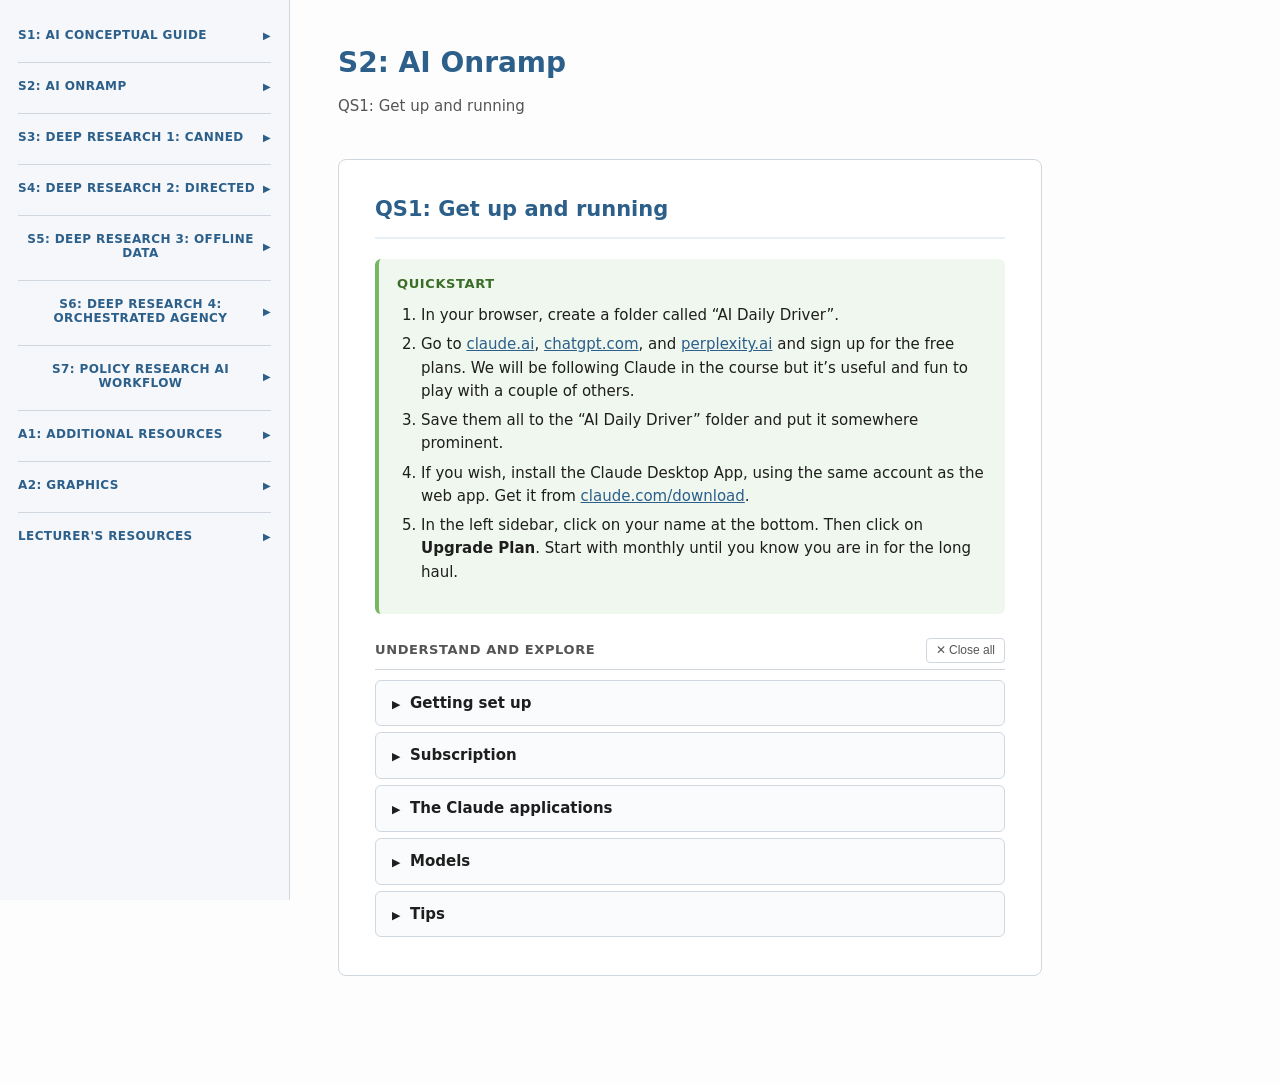
==== docs/index.html @ 09a3c339 "refactor: split into docs/source structure, separate css/content/js Co-Authored-By: Claude Sonnet 4." ====
<!DOCTYPE html>
<html lang="en">
<head>
<meta charset="UTF-8">
<meta name="viewport" content="width=device-width, initial-scale=1.0">
<title>The 10-Step Onramp &ndash; Setting Up Your Daily Driver</title>
<link rel="stylesheet" href="styles.css">
</head>
<body>

<!-- ── SIDEBAR NAV ──────────────────────────────── -->
<nav>
  <button class="nav-group-btn" data-target="nav-cg">S1: AI Conceptual Guide</button>
  <div class="nav-sublinks" id="nav-cg">
    <a href="#cg-opening" data-group="conceptual">Opening</a>
    <a href="#cg-part-a" data-group="conceptual">A. What kind of intelligence?</a>
    <a href="#cg-part-b" data-group="conceptual">B. Enhancing the intelligence</a>
    <a href="#cg-coda" data-group="conceptual">Coda</a>
  </div>
  <button class="nav-group-btn" data-target="nav-steps">S2: AI Onramp</button>
  <div class="nav-sublinks" id="nav-steps">
    <a href="#qs1" data-group="steps">QS1 &ndash; Get up and running</a>
    <a href="#qs2" data-group="steps">QS2 &ndash; Set up your Projects</a>
    <a href="#qs3" data-group="steps">QS3 &ndash; Core functionality</a>
    <a href="#qs4" data-group="steps">QS4 &ndash; Set up your Connectors</a>
    <a href="#qs5" data-group="steps">QS5 &ndash; Keeping it safe</a>
    <a href="#qs6" data-group="steps">QS6 &ndash; Basic chat technique</a>
  </div>
  <button class="nav-group-btn" data-target="nav-dr">S3: Deep Research 1: Canned</button>
  <div class="nav-sublinks" id="nav-dr">
    <a href="#dr1-s1" data-group="deep-research">1. The Skilled User Frame</a>
    <a href="#dr1-s2" data-group="deep-research">2. Key Concepts</a>
    <a href="#dr1-s3" data-group="deep-research">3. The Evaluation Rubric</a>
    <a href="#dr1-s4" data-group="deep-research">4. The Session Demos</a>
    <a href="#dr1-s5" data-group="deep-research">5. Homework</a>
  </div>
  <button class="nav-group-btn" data-target="nav-dr2">S4: Deep Research 2: Directed</button>
  <div class="nav-sublinks" id="nav-dr2">
    <a href="#dr2-s1" data-group="deep-research2">1. Where We Are</a>
    <a href="#dr2-s2" data-group="deep-research2">2. The Process Architecture</a>
    <a href="#dr2-s3" data-group="deep-research2">3. Source Discovery and Curation</a>
    <a href="#dr2-s4" data-group="deep-research2">4. Literature Review</a>
    <a href="#dr2-s5" data-group="deep-research2">5. Analytical Synthesis</a>
    <a href="#dr2-s6" data-group="deep-research2">6. The Report</a>
    <a href="#dr2-s7" data-group="deep-research2">7. The Direction Repertoire</a>
    <a href="#dr2-s8" data-group="deep-research2">8. Homework</a>
  </div>
  <button class="nav-group-btn" data-target="nav-s5">S5: Deep Research 3: Offline Data</button>
  <div class="nav-sublinks" id="nav-s5">
    <a href="#s5-s1" data-group="s5">The Recommended Workflow</a>
    <a href="#s5-s2" data-group="s5">Additional Notes</a>
  </div>
  <button class="nav-group-btn" data-target="nav-s6">S6: Deep Research 4: Orchestrated Agency</button>
  <div class="nav-sublinks" id="nav-s6">
    <a href="#s6-s1" data-group="s6">1. Where This Session Fits</a>
    <a href="#s6-s2" data-group="s6">2. Key Concepts</a>
    <a href="#s6-s3" data-group="s6">3. The Demo</a>
    <a href="#s6-s4" data-group="s6">4. Evaluation Still Applies</a>
    <a href="#s6-s5" data-group="s6">5. The Design Spectrum</a>
    <a href="#s6-s6" data-group="s6">6. The Course Arc</a>
  </div>
  <button class="nav-group-btn" data-target="nav-s7">S7: Policy Research AI Workflow</button>
  <div class="nav-sublinks" id="nav-s7">
    <a href="#lec-prw-table" data-group="s7">Reference Table</a>
    <a href="#lec-prw-1" data-group="s7">Overview</a>
    <a href="#lec-prw-2" data-group="s7">Setup Phase</a>
    <a href="#lec-prw-3" data-group="s7">Phase 1: Data Gathering</a>
    <a href="#lec-prw-4" data-group="s7">Phase 2: Processing</a>
    <a href="#lec-prw-5" data-group="s7">Evaluation 1</a>
    <a href="#lec-prw-6" data-group="s7">Phase 3: Report Writing</a>
    <a href="#lec-prw-7" data-group="s7">Evaluation 2</a>
    <a href="#lec-prw-8" data-group="s7">Closing: Assembling the Team</a>
  </div>
  <button class="nav-group-btn" data-target="nav-resources">A1: Additional Resources</button>
  <div class="nav-sublinks" id="nav-resources">
    <a href="#res-general" data-group="resources">General Links</a>
    <a href="#res-study" data-group="resources">Further Study</a>
    <a href="#res-security" data-group="resources">AI Security Essentials</a>
    <a href="#res-chat" data-group="resources">Session 4: Design Process - Record of chat</a>
    <button class="nav-sub-btn" data-subtarget="nav-agentic">Agentic Session Demo</button>
    <div class="nav-sub-sublinks" id="nav-agentic">
      <a href="#res-banking-app" data-group="resources">Banking Regulation App</a>
      <a href="#res-log" data-group="resources">Process Log</a>
      <a href="#res-rep" data-group="resources">Reg Report</a>
      <a href="#res-claude" data-group="resources">CLAUDE.md</a>
    </div>
  </div>
  <button class="nav-group-btn" data-target="nav-graphics">A2: Graphics</button>
  <div class="nav-sublinks" id="nav-graphics">
    <a href="#graphic-1" data-group="graphics">Defensible Under Scrutiny</a>
    <a href="#graphic-2" data-group="graphics">Regulatory Drivers Timeline</a>
    <a href="#pdf-fluency-vocab" data-group="graphics">AI Fluency: Vocabulary Cheat Sheet</a>
    <a href="#pdf-fluency-onepager" data-group="graphics">AI Fluency: Summary One-Pager</a>
    <a href="#pdf-fluency-16x9" data-group="graphics">AI Fluency: Summary 16x9</a>
    <a href="#pdf-genai-overview" data-group="graphics">Overview of Generative AI</a>
  </div>
  <button class="nav-group-btn" data-target="nav-lec">Lecturer's Resources</button>
  <div class="nav-sublinks" id="nav-lec">
    <a href="#lec-l1" data-group="lecturer">L1: AI Conceptual Guide</a>
    <a href="#lec-l2" data-group="lecturer">L2: AI Daily Driver</a>
    <a href="#lec-l3" data-group="lecturer">L3: Deep Research: Canned</a>
    <a href="#lec-l4" data-group="lecturer">L4: Deep Research: Directed</a>
    <a href="#lec-brochure" data-group="lecturer">Course Brochure: 7 April</a>
    <a href="#lec-s6" data-group="lecturer">Session 6: Agentic Demo</a>
  </div>
</nav>

<main>
<h1 id="main-heading">The Onramp</h1>
<p class="subtitle" id="main-subtitle">Setting Up Your Daily Driver</p>
<div id="content-sections"></div>
</main>

<script src="content.js"></script>
</body>
</html>
---- docs/styles.css ----
*, *::before, *::after { box-sizing: border-box; margin: 0; padding: 0; }

  :root {
    --sidebar-w: 290px;
    --accent: #2c5f8a;
    --accent-light: #e8f0f7;
    --border: #d0d7de;
    --bg: #fdfdfd;
    --text: #1e1e1e;
    --text-muted: #555;
    --section-bg: #ffffff;
    --quickstart-bg: #f0f7ee;
    --quickstart-border: #7ab661;
    --tips-bg: #fef9ec;
    --tips-border: #d4a843;
  }

  html { scroll-behavior: smooth; scroll-padding-top: 24px; }

  body {
    font-family: "Segoe UI", system-ui, -apple-system, sans-serif;
    font-size: 16px;
    line-height: 1.65;
    color: var(--text);
    background: var(--bg);
  }

  /* ── NAV SIDEBAR ─────────────────────────────── */
  nav {
    position: fixed;
    top: 0; left: 0;
    width: var(--sidebar-w);
    height: 100vh;
    overflow-y: auto;
    background: #f5f7fa;
    border-right: 1px solid var(--border);
    padding: 28px 18px 40px;
    z-index: 100;
  }

  nav h2 {
    font-size: 14px;
    font-weight: 700;
    text-transform: uppercase;
    letter-spacing: .6px;
    color: var(--accent);
    margin-bottom: 8px;
    margin-top: 20px;
    padding-top: 16px;
    border-top: 1px solid var(--border);
  }

  /* Collapsible nav group buttons (same look as h2 but clickable) */
  .nav-group-btn {
    display: flex;
    align-items: center;
    justify-content: space-between;
    width: 100%;
    background: none;
    border: none;
    border-top: 1px solid var(--border);
    cursor: pointer;
    font-family: inherit;
    font-size: 12px;
    font-weight: 700;
    text-transform: uppercase;
    letter-spacing: .4px;
    color: var(--accent);
    padding: 16px 0 0 0;
    margin-top: 20px;
    margin-bottom: 8px;
  }

  .nav-group-btn:first-child {
    border-top: none;
    padding-top: 0;
    margin-top: 0;
  }

  .nav-group-btn::after {
    content: "\25B6";
    font-size: 10px;
    flex-shrink: 0;
    transition: transform .2s;
  }

  .nav-group-btn.open::after {
    transform: rotate(90deg);
  }

  .nav-sublinks { display: none; }
  .nav-sublinks.open { display: block; }

  nav a {
    display: block;
    padding: 6px 10px;
    margin-bottom: 2px;
    border-radius: 5px;
    color: var(--text-muted);
    text-decoration: none;
    font-size: 14px;
    line-height: 1.4;
    transition: background .15s, color .15s;
  }

  nav a:hover, nav a.active {
    background: var(--accent-light);
    color: var(--accent);
  }

  /* ── MAIN CONTENT ────────────────────────────── */
  main {
    margin-left: var(--sidebar-w);
    max-width: 800px;
    padding: 40px 48px 80px;
  }

  h1 {
    font-size: 28px;
    font-weight: 700;
    color: var(--accent);
    margin-bottom: 8px;
  }

  main > p.subtitle {
    color: var(--text-muted);
    font-size: 15px;
    margin-bottom: 40px;
  }

  /* ── STEP SECTIONS ───────────────────────────── */
  section.step {
    background: var(--section-bg);
    border: 1px solid var(--border);
    border-radius: 8px;
    padding: 32px 36px;
    margin-bottom: 28px;
    display: none;
  }

  section.step.visible {
    display: block;
  }

  section.step h2 {
    font-size: 21px;
    font-weight: 700;
    color: var(--accent);
    margin-bottom: 16px;
    padding-bottom: 10px;
    border-bottom: 2px solid var(--accent-light);
  }

  section.step h3 {
    font-size: 17px;
    font-weight: 600;
    margin-top: 20px;
    margin-bottom: 8px;
  }

  /* ── NESTED NAV SUB-GROUPS ───────────────────── */
  .nav-sub-btn {
    display: flex;
    align-items: center;
    justify-content: space-between;
    width: 100%;
    background: none;
    border: none;
    cursor: pointer;
    font-family: inherit;
    font-size: 13px;
    font-weight: 600;
    color: var(--accent);
    padding: 5px 10px;
    margin-top: 4px;
    border-radius: 5px;
    text-align: left;
  }

  .nav-sub-btn:hover { background: var(--accent-light); }

  .nav-sub-btn::after {
    content: "\25B6";
    font-size: 9px;
    flex-shrink: 0;
    transition: transform .2s;
  }

  .nav-sub-btn.open::after { transform: rotate(90deg); }

  .nav-sub-sublinks { display: none; padding-left: 10px; }
  .nav-sub-sublinks.open { display: block; }

  h3.session-hdg {
    text-decoration: underline;
    margin-top: 28px;
  }

  section.step h4 {
    font-size: 15px;
    font-weight: 600;
    margin-top: 16px;
    margin-bottom: 6px;
  }

  section.step p {
    margin-bottom: 12px;
  }

  section.step ul, section.step ol {
    margin: 8px 0 14px 24px;
  }

  section.step li {
    margin-bottom: 6px;
  }

  section.step a {
    color: var(--accent);
  }

  /* ── TABLE ───────────────────────────────────── */
  table {
    width: 100%;
    border-collapse: collapse;
    margin: 14px 0 18px;
    font-size: 15px;
  }

  th, td {
    text-align: left;
    padding: 10px 14px;
    border: 1px solid var(--border);
  }

  th {
    background: var(--accent-light);
    font-weight: 600;
    font-size: 14px;
  }

  /* ── COLLAPSIBLE DETAILS ─────────────────────── */
  details {
    border-radius: 6px;
    margin: 16px 0 12px;
    padding: 0;
    overflow: hidden;
  }

  details summary {
    cursor: pointer;
    font-weight: 600;
    font-size: 15px;
    padding: 10px 16px;
    list-style: none;
    user-select: none;
    border-radius: 6px;
    transition: background .15s;
  }

  details summary::-webkit-details-marker { display: none; }

  details summary::before {
    content: "\25B6";
    display: inline-block;
    width: 18px;
    font-size: 11px;
    transition: transform .2s;
  }

  details[open] summary::before {
    transform: rotate(90deg);
  }

  details .collapsible-body {
    padding: 10px 16px 14px 34px;
    font-size: 15px;
  }

  details .collapsible-body p { margin-bottom: 8px; }
  details .collapsible-body ul, details .collapsible-body ol { margin: 6px 0 10px 20px; }
  details .collapsible-body li { margin-bottom: 5px; }

  /* QuickStart variant */
  details.quickstart {
    background: var(--quickstart-bg);
    border-left: 4px solid var(--quickstart-border);
  }

  details.quickstart summary {
    color: #3a6e28;
  }

  /* Tips variant */
  details.tips {
    background: var(--tips-bg);
    border-left: 4px solid var(--tips-border);
  }

  details.tips summary {
    color: #8a6d1b;
  }

  /* ── QS QUICKSTART BLOCK (always visible) ───────── */
  .quickstart-block {
    background: var(--quickstart-bg);
    border-left: 4px solid var(--quickstart-border);
    border-radius: 6px;
    margin: 20px 0 8px;
    padding: 14px 18px 16px;
  }

  .quickstart-block .qs-label {
    font-weight: 700;
    font-size: 13px;
    text-transform: uppercase;
    letter-spacing: .6px;
    color: #3a6e28;
    margin-bottom: 10px;
  }

  .quickstart-block ol {
    margin: 0 0 0 20px;
  }

  .quickstart-block li {
    margin-bottom: 7px;
    font-size: 15px;
    line-height: 1.55;
  }

  .quickstart-block p.qs-note {
    font-size: 15px;
    color: #3a6e28;
    font-style: italic;
    margin: 0;
  }

  /* ── UNDERSTAND & EXPLORE ────────────────────────── */
  .ue-block { margin-top: 24px; }

  .ue-header {
    display: flex;
    align-items: center;
    justify-content: space-between;
    margin-bottom: 10px;
    padding-bottom: 6px;
    border-bottom: 1px solid var(--border);
  }

  .ue-heading {
    font-size: 13px;
    font-weight: 700;
    text-transform: uppercase;
    letter-spacing: .6px;
    color: var(--text-muted);
    margin: 0;
  }

  .ue-close-all {
    font-size: 12px;
    color: var(--text-muted);
    background: none;
    border: 1px solid var(--border);
    border-radius: 4px;
    padding: 3px 9px;
    cursor: pointer;
    line-height: 1.4;
    transition: background .15s, color .15s;
    white-space: nowrap;
  }

  .ue-close-all:hover {
    background: var(--accent-light);
    color: var(--accent);
    border-color: var(--accent);
  }

  details.ue-item {
    background: #fafbfc;
    border: 1px solid var(--border);
    border-radius: 6px;
    margin: 6px 0;
    padding: 0;
    overflow: hidden;
  }

  details.ue-item summary {
    color: var(--text);
    font-size: 15px;
    font-weight: 600;
    padding: 10px 16px;
  }

  details[open].ue-item {
    border-color: var(--accent);
  }

  details[open].ue-item > summary {
    color: var(--accent);
    border-bottom: 1px solid var(--accent-light);
  }

  /* ── MOBILE ──────────────────────────────────── */
  @media (max-width: 900px) {
    nav {
      position: static;
      width: 100%;
      height: auto;
      border-right: none;
      border-bottom: 1px solid var(--border);
      padding: 16px 18px;
    }

    nav .nav-links {
      display: flex;
      flex-wrap: wrap;
      gap: 2px 6px;
    }

    nav a { font-size: 13px; padding: 4px 8px; }

    main {
      margin-left: 0;
      padding: 24px 20px 60px;
    }

    section.step { padding: 22px 20px; }
  }

  /* ── DOC SECTION (collapsible ## headings) ───────── */
  details.doc-section {
    border: 1px solid var(--border);
    background: var(--section-bg);
    margin: 0 0 8px;
  }

  details.doc-section > summary {
    font-size: 16px;
    font-weight: 600;
    background: var(--accent-light);
    color: var(--accent);
    padding: 11px 16px;
  }

  details.doc-section > summary::before {
    content: "\25B6";
    display: inline-block;
    width: 18px;
    font-size: 11px;
    transition: transform .2s;
  }

  details.doc-section[open] > summary::before {
    transform: rotate(90deg);
  }

  details.doc-section .collapsible-body h3 {
    font-size: 15px;
    font-weight: 700;
    margin: 16px 0 6px;
    color: var(--text);
  }

  details.doc-section .collapsible-body blockquote {
    border-left: 3px solid var(--accent-light);
    margin: 10px 0 10px 4px;
    padding: 8px 16px;
    color: var(--text-muted);
    font-style: italic;
  }
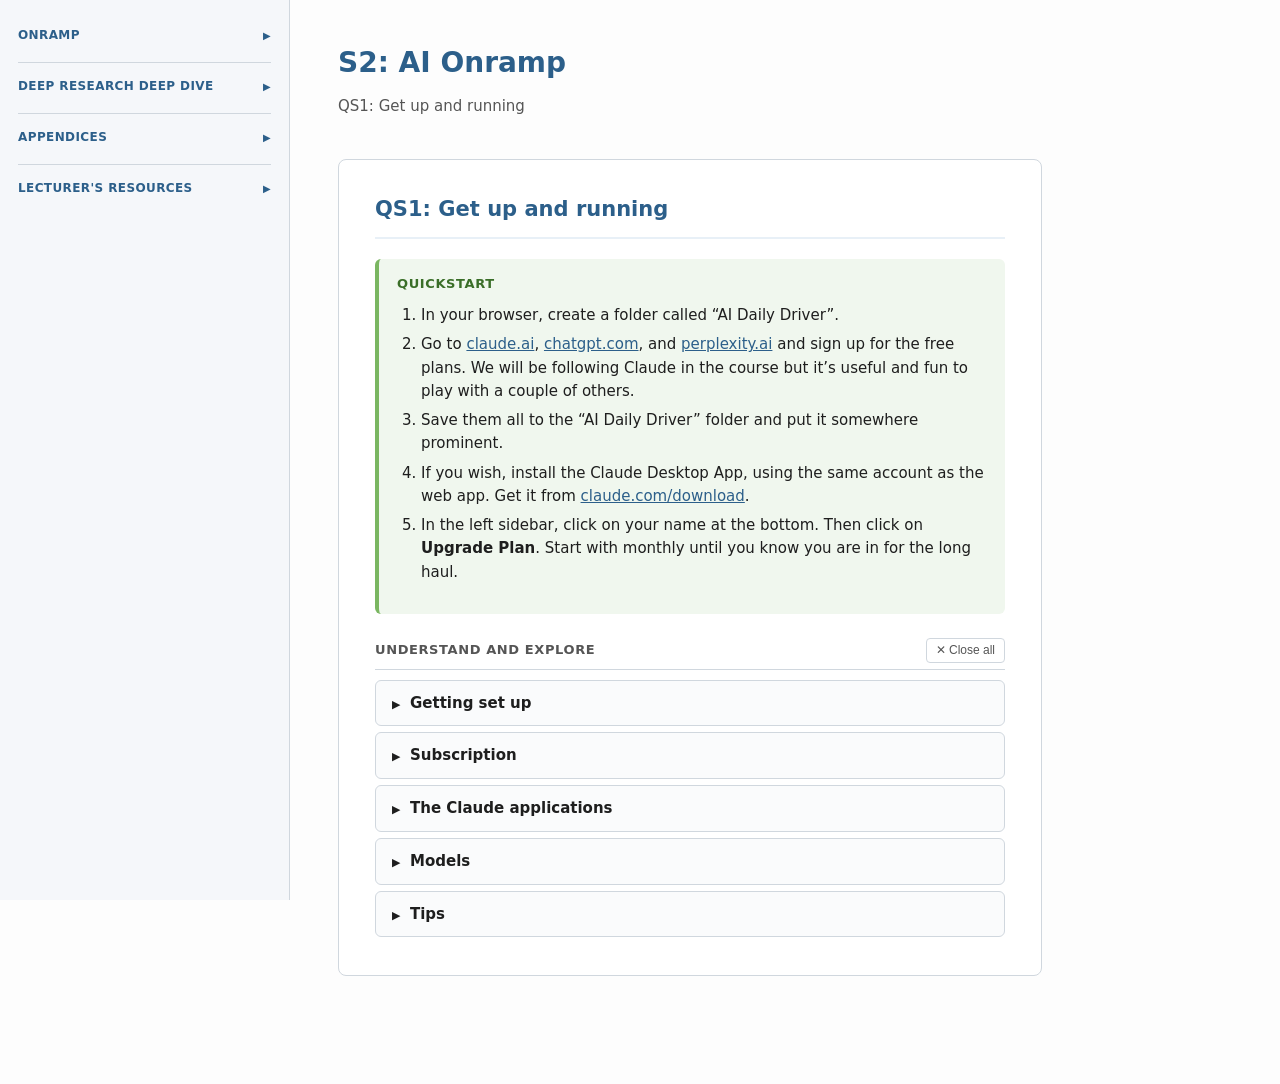
==== commit c96b560e: "refactor: reorganise nav into 4-group structure Co-Authored-By: Claude Sonnet 4.6 <noreply@anthropic" ====
--- a/docs/index.html
+++ b/docs/index.html
@@ -10,92 +10,103 @@
 
 <!-- ── SIDEBAR NAV ──────────────────────────────── -->
 <nav>
-  <button class="nav-group-btn" data-target="nav-cg">S1: AI Conceptual Guide</button>
-  <div class="nav-sublinks" id="nav-cg">
-    <a href="#cg-opening" data-group="conceptual">Opening</a>
-    <a href="#cg-part-a" data-group="conceptual">A. What kind of intelligence?</a>
-    <a href="#cg-part-b" data-group="conceptual">B. Enhancing the intelligence</a>
-    <a href="#cg-coda" data-group="conceptual">Coda</a>
+
+  <!-- GROUP 1: ONRAMP -->
+  <button class="nav-group-btn" data-target="nav-onramp">Onramp</button>
+  <div class="nav-sublinks" id="nav-onramp">
+    <button class="nav-sub-btn" data-subtarget="nav-sub-cg">Conceptual Guide</button>
+    <div class="nav-sub-sublinks" id="nav-sub-cg">
+      <a href="#cg-opening" data-group="conceptual">Opening</a>
+      <a href="#cg-part-a" data-group="conceptual">A. What kind of intelligence?</a>
+      <a href="#cg-part-b" data-group="conceptual">B. Enhancing the intelligence</a>
+      <a href="#cg-coda" data-group="conceptual">Coda</a>
+    </div>
+    <button class="nav-sub-btn" data-subtarget="nav-sub-qs">Toolkit Quickstarts</button>
+    <div class="nav-sub-sublinks" id="nav-sub-qs">
+      <a href="#qs1" data-group="steps">QS1 &ndash; Get up and running</a>
+      <a href="#qs2" data-group="steps">QS2 &ndash; Set up your Projects</a>
+      <a href="#qs3" data-group="steps">QS3 &ndash; Core functionality</a>
+      <a href="#qs4" data-group="steps">QS4 &ndash; Set up your Connectors</a>
+      <a href="#qs5" data-group="steps">QS5 &ndash; Keeping it safe</a>
+      <a href="#qs6" data-group="steps">QS6 &ndash; Basic chat technique</a>
+    </div>
   </div>
-  <button class="nav-group-btn" data-target="nav-steps">S2: AI Onramp</button>
-  <div class="nav-sublinks" id="nav-steps">
-    <a href="#qs1" data-group="steps">QS1 &ndash; Get up and running</a>
-    <a href="#qs2" data-group="steps">QS2 &ndash; Set up your Projects</a>
-    <a href="#qs3" data-group="steps">QS3 &ndash; Core functionality</a>
-    <a href="#qs4" data-group="steps">QS4 &ndash; Set up your Connectors</a>
-    <a href="#qs5" data-group="steps">QS5 &ndash; Keeping it safe</a>
-    <a href="#qs6" data-group="steps">QS6 &ndash; Basic chat technique</a>
+
+  <!-- GROUP 2: DEEP RESEARCH DEEP DIVE -->
+  <button class="nav-group-btn" data-target="nav-dr-dive">Deep Research Deep Dive</button>
+  <div class="nav-sublinks" id="nav-dr-dive">
+    <button class="nav-sub-btn" data-subtarget="nav-sub-s3">S3: Canned Research</button>
+    <div class="nav-sub-sublinks" id="nav-sub-s3">
+      <a href="#dr1-s1" data-group="deep-research">1. The Skilled User Frame</a>
+      <a href="#dr1-s2" data-group="deep-research">2. Key Concepts</a>
+      <a href="#dr1-s3" data-group="deep-research">3. The Evaluation Rubric</a>
+      <a href="#dr1-s4" data-group="deep-research">4. The Session Demos</a>
+      <a href="#dr1-s5" data-group="deep-research">5. Homework</a>
+    </div>
+    <button class="nav-sub-btn" data-subtarget="nav-sub-s4">S4: Directed Research</button>
+    <div class="nav-sub-sublinks" id="nav-sub-s4">
+      <a href="#dr2-s1" data-group="deep-research2">1. Where We Are</a>
+      <a href="#dr2-s2" data-group="deep-research2">2. The Process Architecture</a>
+      <a href="#dr2-s3" data-group="deep-research2">3. Source Discovery</a>
+      <a href="#dr2-s4" data-group="deep-research2">4. Literature Review</a>
+      <a href="#dr2-s5" data-group="deep-research2">5. Analytical Synthesis</a>
+      <a href="#dr2-s6" data-group="deep-research2">6. The Report</a>
+      <a href="#dr2-s7" data-group="deep-research2">7. The Direction Repertoire</a>
+      <a href="#dr2-s8" data-group="deep-research2">8. Homework</a>
+    </div>
+    <button class="nav-sub-btn" data-subtarget="nav-sub-s5">S5: Offline Data</button>
+    <div class="nav-sub-sublinks" id="nav-sub-s5">
+      <a href="#s5-s1" data-group="s5">The Recommended Workflow</a>
+      <a href="#s5-s2" data-group="s5">Additional Notes</a>
+    </div>
+    <button class="nav-sub-btn" data-subtarget="nav-sub-s6">S6: Orchestrated Agency</button>
+    <div class="nav-sub-sublinks" id="nav-sub-s6">
+      <a href="#s6-s1" data-group="s6">1. Where This Session Fits</a>
+      <a href="#s6-s2" data-group="s6">2. Key Concepts</a>
+      <a href="#s6-s3" data-group="s6">3. The Demo</a>
+      <a href="#s6-s4" data-group="s6">4. Evaluation Still Applies</a>
+      <a href="#s6-s5" data-group="s6">5. The Design Spectrum</a>
+      <a href="#s6-s6" data-group="s6">6. The Course Arc</a>
+    </div>
+    <button class="nav-sub-btn" data-subtarget="nav-sub-s7">S7: Policy Research Workflow</button>
+    <div class="nav-sub-sublinks" id="nav-sub-s7">
+      <a href="#lec-prw-table" data-group="s7">Reference Table</a>
+      <a href="#lec-prw-1" data-group="s7">Overview</a>
+      <a href="#lec-prw-2" data-group="s7">Setup Phase</a>
+      <a href="#lec-prw-3" data-group="s7">Phase 1: Data Gathering</a>
+      <a href="#lec-prw-4" data-group="s7">Phase 2: Processing</a>
+      <a href="#lec-prw-5" data-group="s7">Evaluation 1</a>
+      <a href="#lec-prw-6" data-group="s7">Phase 3: Report Writing</a>
+      <a href="#lec-prw-7" data-group="s7">Evaluation 2</a>
+      <a href="#lec-prw-8" data-group="s7">Closing: Assembling the Team</a>
+    </div>
   </div>
-  <button class="nav-group-btn" data-target="nav-dr">S3: Deep Research 1: Canned</button>
-  <div class="nav-sublinks" id="nav-dr">
-    <a href="#dr1-s1" data-group="deep-research">1. The Skilled User Frame</a>
-    <a href="#dr1-s2" data-group="deep-research">2. Key Concepts</a>
-    <a href="#dr1-s3" data-group="deep-research">3. The Evaluation Rubric</a>
-    <a href="#dr1-s4" data-group="deep-research">4. The Session Demos</a>
-    <a href="#dr1-s5" data-group="deep-research">5. Homework</a>
-  </div>
-  <button class="nav-group-btn" data-target="nav-dr2">S4: Deep Research 2: Directed</button>
-  <div class="nav-sublinks" id="nav-dr2">
-    <a href="#dr2-s1" data-group="deep-research2">1. Where We Are</a>
-    <a href="#dr2-s2" data-group="deep-research2">2. The Process Architecture</a>
-    <a href="#dr2-s3" data-group="deep-research2">3. Source Discovery and Curation</a>
-    <a href="#dr2-s4" data-group="deep-research2">4. Literature Review</a>
-    <a href="#dr2-s5" data-group="deep-research2">5. Analytical Synthesis</a>
-    <a href="#dr2-s6" data-group="deep-research2">6. The Report</a>
-    <a href="#dr2-s7" data-group="deep-research2">7. The Direction Repertoire</a>
-    <a href="#dr2-s8" data-group="deep-research2">8. Homework</a>
-  </div>
-  <button class="nav-group-btn" data-target="nav-s5">S5: Deep Research 3: Offline Data</button>
-  <div class="nav-sublinks" id="nav-s5">
-    <a href="#s5-s1" data-group="s5">The Recommended Workflow</a>
-    <a href="#s5-s2" data-group="s5">Additional Notes</a>
-  </div>
-  <button class="nav-group-btn" data-target="nav-s6">S6: Deep Research 4: Orchestrated Agency</button>
-  <div class="nav-sublinks" id="nav-s6">
-    <a href="#s6-s1" data-group="s6">1. Where This Session Fits</a>
-    <a href="#s6-s2" data-group="s6">2. Key Concepts</a>
-    <a href="#s6-s3" data-group="s6">3. The Demo</a>
-    <a href="#s6-s4" data-group="s6">4. Evaluation Still Applies</a>
-    <a href="#s6-s5" data-group="s6">5. The Design Spectrum</a>
-    <a href="#s6-s6" data-group="s6">6. The Course Arc</a>
-  </div>
-  <button class="nav-group-btn" data-target="nav-s7">S7: Policy Research AI Workflow</button>
-  <div class="nav-sublinks" id="nav-s7">
-    <a href="#lec-prw-table" data-group="s7">Reference Table</a>
-    <a href="#lec-prw-1" data-group="s7">Overview</a>
-    <a href="#lec-prw-2" data-group="s7">Setup Phase</a>
-    <a href="#lec-prw-3" data-group="s7">Phase 1: Data Gathering</a>
-    <a href="#lec-prw-4" data-group="s7">Phase 2: Processing</a>
-    <a href="#lec-prw-5" data-group="s7">Evaluation 1</a>
-    <a href="#lec-prw-6" data-group="s7">Phase 3: Report Writing</a>
-    <a href="#lec-prw-7" data-group="s7">Evaluation 2</a>
-    <a href="#lec-prw-8" data-group="s7">Closing: Assembling the Team</a>
-  </div>
-  <button class="nav-group-btn" data-target="nav-resources">A1: Additional Resources</button>
-  <div class="nav-sublinks" id="nav-resources">
+
+  <!-- GROUP 3: APPENDICES -->
+  <button class="nav-group-btn" data-target="nav-appendices">Appendices</button>
+  <div class="nav-sublinks" id="nav-appendices">
     <a href="#res-general" data-group="resources">General Links</a>
     <a href="#res-study" data-group="resources">Further Study</a>
     <a href="#res-security" data-group="resources">AI Security Essentials</a>
-    <a href="#res-chat" data-group="resources">Session 4: Design Process - Record of chat</a>
-    <button class="nav-sub-btn" data-subtarget="nav-agentic">Agentic Session Demo</button>
-    <div class="nav-sub-sublinks" id="nav-agentic">
+    <a href="#res-chat" data-group="resources">Session 4: Design Process</a>
+    <a href="#graphic-1" data-group="graphics">Defensible Under Scrutiny</a>
+    <a href="#graphic-2" data-group="graphics">Regulatory Drivers Timeline</a>
+    <a href="#pdf-fluency-vocab" data-group="graphics">AI Fluency: Vocabulary</a>
+    <a href="#pdf-fluency-onepager" data-group="graphics">AI Fluency: One-Pager</a>
+    <a href="#pdf-fluency-16x9" data-group="graphics">AI Fluency: 16x9</a>
+    <a href="#pdf-genai-overview" data-group="graphics">Overview of Generative AI</a>
+    <button class="nav-sub-btn" data-subtarget="nav-sub-agentic">Agentic Session Demo</button>
+    <div class="nav-sub-sublinks" id="nav-sub-agentic">
       <a href="#res-banking-app" data-group="resources">Banking Regulation App</a>
       <a href="#res-log" data-group="resources">Process Log</a>
       <a href="#res-rep" data-group="resources">Reg Report</a>
       <a href="#res-claude" data-group="resources">CLAUDE.md</a>
     </div>
   </div>
-  <button class="nav-group-btn" data-target="nav-graphics">A2: Graphics</button>
-  <div class="nav-sublinks" id="nav-graphics">
-    <a href="#graphic-1" data-group="graphics">Defensible Under Scrutiny</a>
-    <a href="#graphic-2" data-group="graphics">Regulatory Drivers Timeline</a>
-    <a href="#pdf-fluency-vocab" data-group="graphics">AI Fluency: Vocabulary Cheat Sheet</a>
-    <a href="#pdf-fluency-onepager" data-group="graphics">AI Fluency: Summary One-Pager</a>
-    <a href="#pdf-fluency-16x9" data-group="graphics">AI Fluency: Summary 16x9</a>
-    <a href="#pdf-genai-overview" data-group="graphics">Overview of Generative AI</a>
-  </div>
-  <button class="nav-group-btn" data-target="nav-lec">Lecturer's Resources</button>
-  <div class="nav-sublinks" id="nav-lec">
+
+  <!-- GROUP 4: LECTURER'S RESOURCES -->
+  <button class="nav-group-btn" data-target="nav-other">Lecturer's Resources</button>
+  <div class="nav-sublinks" id="nav-other">
     <a href="#lec-l1" data-group="lecturer">L1: AI Conceptual Guide</a>
     <a href="#lec-l2" data-group="lecturer">L2: AI Daily Driver</a>
     <a href="#lec-l3" data-group="lecturer">L3: Deep Research: Canned</a>
@@ -103,6 +114,7 @@
     <a href="#lec-brochure" data-group="lecturer">Course Brochure: 7 April</a>
     <a href="#lec-s6" data-group="lecturer">Session 6: Agentic Demo</a>
   </div>
+
 </nav>
 
 <main>
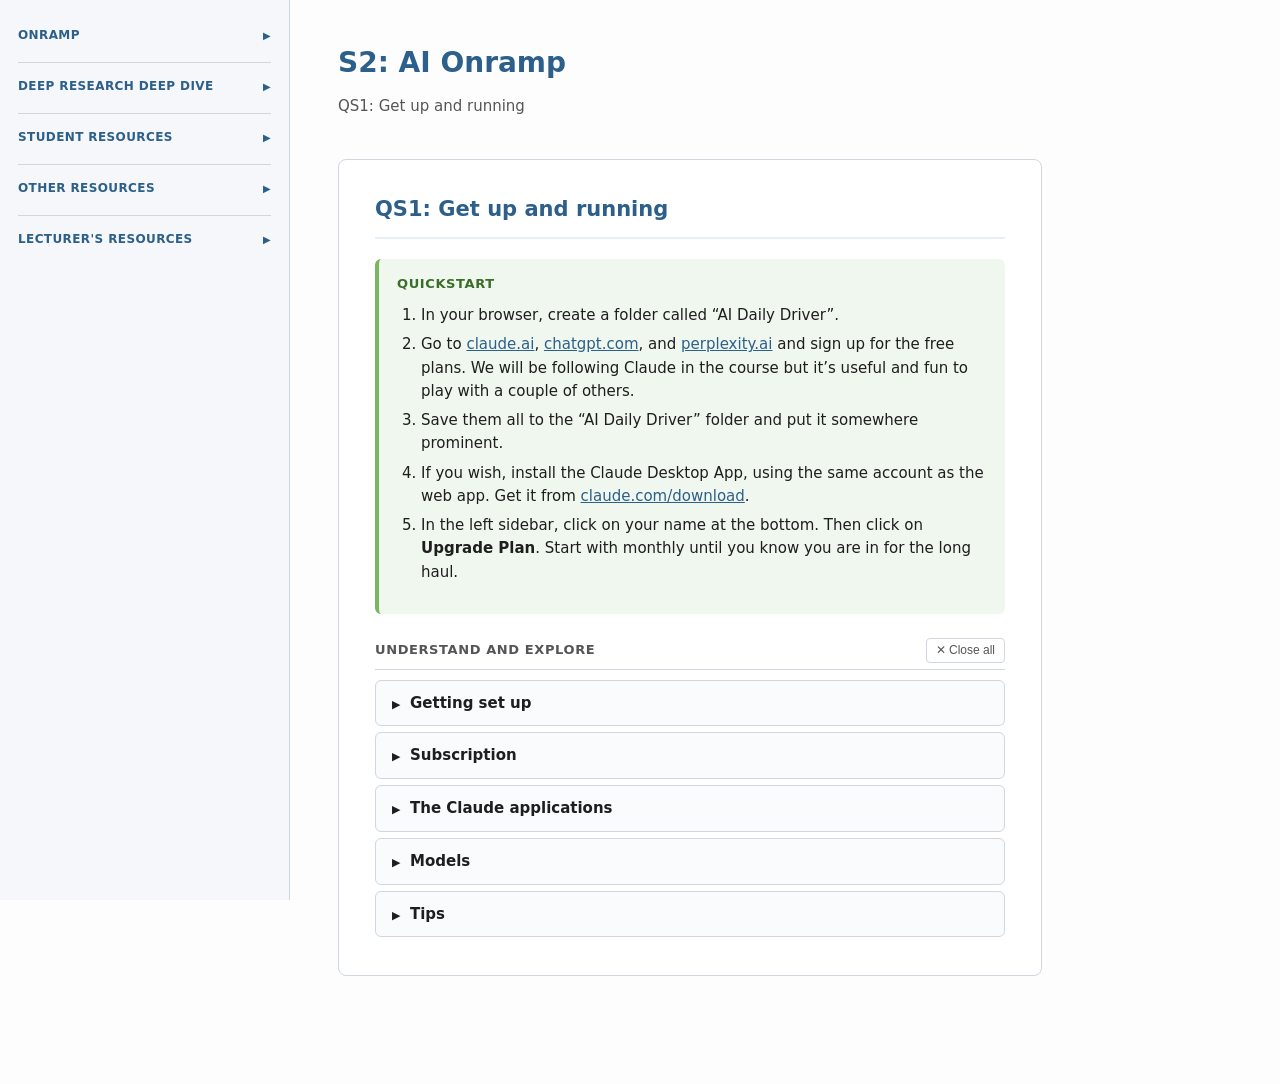
==== commit 53100a23: "Reorganise nav: replace Appendices with Student Resources and Other Resources Student Resources: Gen" ====
--- a/docs/index.html
+++ b/docs/index.html
@@ -82,12 +82,17 @@
     </div>
   </div>
 
-  <!-- GROUP 3: APPENDICES -->
-  <button class="nav-group-btn" data-target="nav-appendices">Appendices</button>
-  <div class="nav-sublinks" id="nav-appendices">
+  <!-- GROUP 3: STUDENT RESOURCES -->
+  <button class="nav-group-btn" data-target="nav-student">Student Resources</button>
+  <div class="nav-sublinks" id="nav-student">
     <a href="#res-general" data-group="resources">General Links</a>
     <a href="#res-study" data-group="resources">Further Study</a>
     <a href="#res-security" data-group="resources">AI Security Essentials</a>
+  </div>
+
+  <!-- GROUP 4: OTHER RESOURCES -->
+  <button class="nav-group-btn" data-target="nav-other-res">Other Resources</button>
+  <div class="nav-sublinks" id="nav-other-res">
     <a href="#res-chat" data-group="resources">Session 4: Design Process</a>
     <a href="#graphic-1" data-group="graphics">Defensible Under Scrutiny</a>
     <a href="#graphic-2" data-group="graphics">Regulatory Drivers Timeline</a>
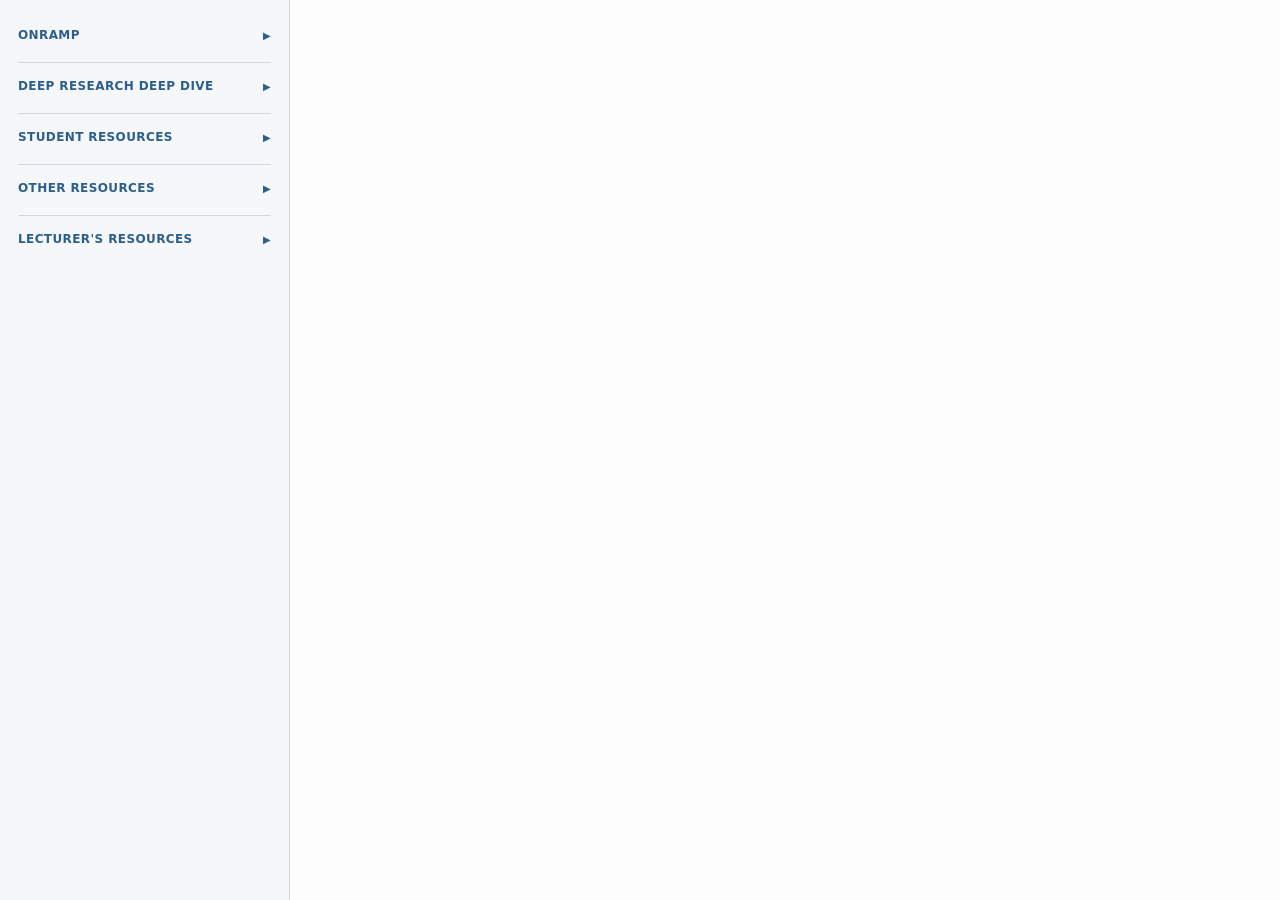
==== commit 6bba9302: "Start app with blank main area instead of auto-loading QS1 Remove showStep('qs1') on load and clear " ====
--- a/docs/index.html
+++ b/docs/index.html
@@ -123,8 +123,8 @@
 </nav>
 
 <main>
-<h1 id="main-heading">The Onramp</h1>
-<p class="subtitle" id="main-subtitle">Setting Up Your Daily Driver</p>
+<h1 id="main-heading"></h1>
+<p class="subtitle" id="main-subtitle"></p>
 <div id="content-sections"></div>
 </main>
 
